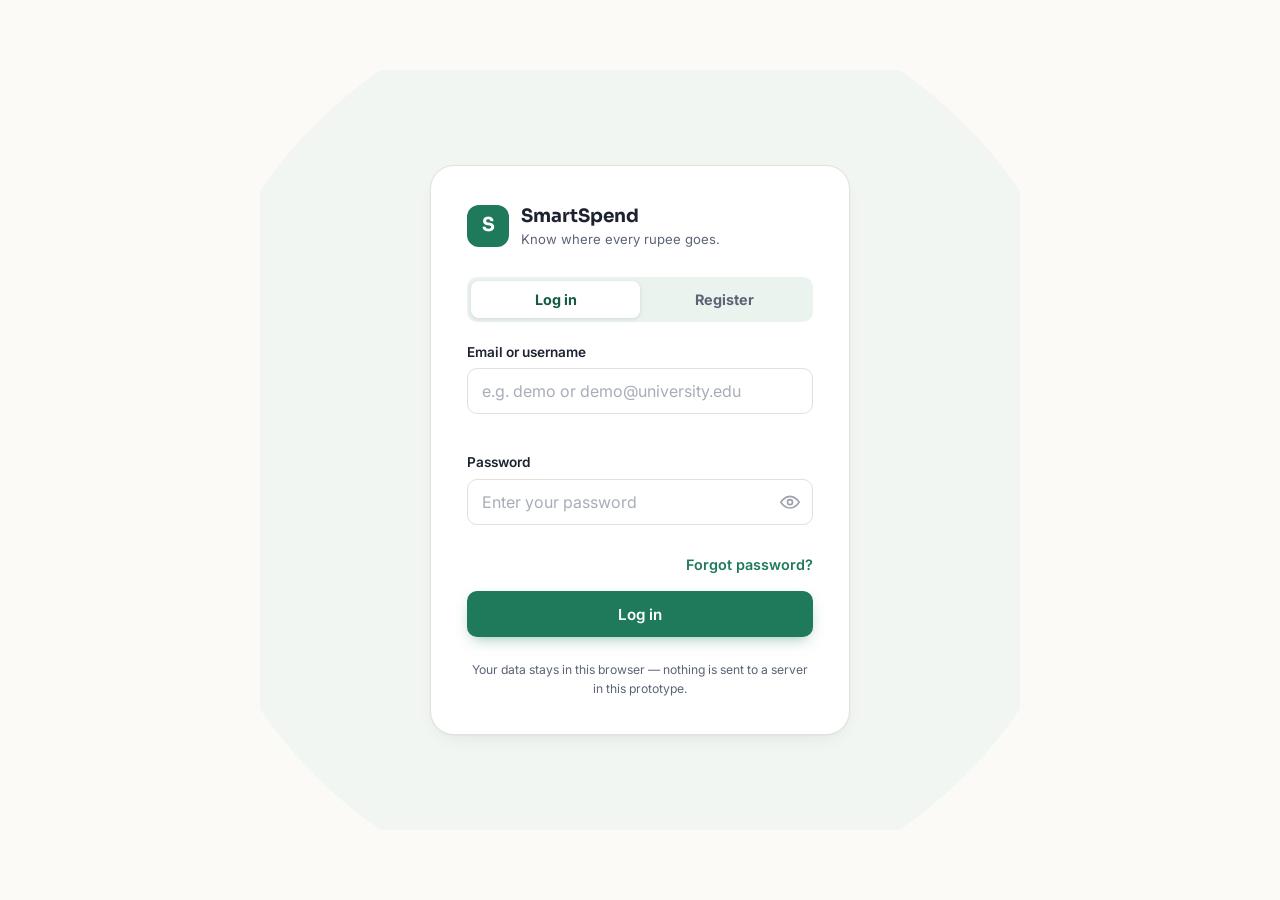
==== frontend/index.html @ c3acf1b3 "Add backend code and updated frontend with budget/delete-account fixes" ====
<!DOCTYPE html>
<html lang="en">
<head>
  <meta charset="UTF-8" />
  <meta name="viewport" content="width=device-width, initial-scale=1.0" />
  <title>SmartSpend — Student Expense Manager</title>
  <meta name="description" content="SmartSpend helps students track expenses, set budgets, and understand spending habits." />

  <!-- Fonts: Sora for display/headings, Inter for body & UI -->
  <link rel="preconnect" href="https://fonts.googleapis.com" />
  <link href="https://fonts.googleapis.com/css2?family=Sora:wght@500;600;700;800&family=Inter:wght@400;500;600;700&display=swap" rel="stylesheet" />

  <!-- Chart.js via CDN for the Analytics page -->
<script src="chart.js"></script>

  <link rel="stylesheet" href="style.css" />
</head>
<body>

  <!-- ============================================================
       VIEW 1 — AUTHENTICATION (Login / Register)
       ============================================================ -->
  <main id="view-auth" class="view view-auth" aria-label="Authentication">
    <div class="auth-backdrop" aria-hidden="true">
      <svg class="auth-ring" viewBox="0 0 200 200" aria-hidden="true">
        <circle cx="100" cy="100" r="86" />
      </svg>
    </div>

    <section class="auth-card" role="region" aria-labelledby="auth-heading">
      <div class="auth-brand">
        <span class="brand-mark" aria-hidden="true">S</span>
        <div>
          <p id="auth-heading" class="brand-name">SmartSpend</p>
          <p class="brand-tag">Know where every rupee goes.</p>
        </div>
      </div>

      <!-- Toggle between Login and Register -->
      <div class="auth-toggle" role="tablist" aria-label="Choose login or register">
        <button type="button" class="auth-toggle-btn is-active" id="tab-login" role="tab" aria-selected="true" aria-controls="form-login">Log in</button>
        <button type="button" class="auth-toggle-btn" id="tab-register" role="tab" aria-selected="false" aria-controls="form-register">Register</button>
        <span class="auth-toggle-pill" id="auth-toggle-pill" aria-hidden="true"></span>
      </div>

      <!-- Inline status message area (errors / success) -->
      <p class="auth-message" id="auth-message" role="alert" aria-live="polite"></p>

      <!-- LOGIN FORM -->
      <form id="form-login" class="auth-form" novalidate>
        <div class="field">
          <label for="login-username">Email or username</label>
          <input
            type="text"
            id="login-username"
            name="username"
            autocomplete="username"
            placeholder="e.g. demo or demo@university.edu"
            required
            minlength="3"
          />
          <p class="field-hint" data-hint-for="login-username"></p>
        </div>

        <div class="field">
          <label for="login-password">Password</label>
          <div class="password-wrap">
            <input
              type="password"
              id="login-password"
              name="password"
              autocomplete="current-password"
              placeholder="Enter your password"
              required
              minlength="6"
            />
            <button type="button" class="pw-toggle" data-target="login-password" aria-label="Show password">
              <svg class="icon-eye" viewBox="0 0 24 24" aria-hidden="true"><path d="M1 12s4-7 11-7 11 7 11 7-4 7-11 7-11-7-11-7z"/><circle cx="12" cy="12" r="3"/></svg>
              <svg class="icon-eye-off is-hidden" viewBox="0 0 24 24" aria-hidden="true"><path d="M17.94 17.94A10.94 10.94 0 0 1 12 20c-7 0-11-8-11-8a20.3 20.3 0 0 1 5.06-6.06M9.9 4.24A10.9 10.9 0 0 1 12 4c7 0 11 8 11 8a20.4 20.4 0 0 1-3.29 4.34M14.12 14.12a3 3 0 1 1-4.24-4.24"/><line x1="1" y1="1" x2="23" y2="23"/></svg>
            </button>
          </div>
          <p class="field-hint" data-hint-for="login-password"></p>
        </div>

        <button type="button" class="link-btn forgot-link" id="open-forgot">Forgot password?</button>

        <button type="submit" class="btn btn-primary btn-block">Log in</button>
      </form>

      <!-- REGISTER FORM -->
      <form id="form-register" class="auth-form is-hidden" novalidate>
        <div class="field">
          <label for="reg-username">Username</label>
          <input
            type="text"
            id="reg-username"
            name="username"
            autocomplete="username"
            placeholder="Pick a username"
            required
            minlength="3"
            maxlength="24"
            pattern="^[A-Za-z0-9_]+$"
          />
          <p class="field-hint" data-hint-for="reg-username">3–24 characters: letters, numbers, underscore only.</p>
        </div>

        <div class="field">
          <label for="reg-email">Email</label>
          <input
            type="email"
            id="reg-email"
            name="email"
            autocomplete="email"
            placeholder="you@university.edu"
            required
          />
          <p class="field-hint" data-hint-for="reg-email"></p>
        </div>

        <div class="field">
          <label for="reg-password">Password</label>
          <div class="password-wrap">
            <input
              type="password"
              id="reg-password"
              name="password"
              autocomplete="new-password"
              placeholder="At least 6 characters"
              required
              minlength="6"
            />
            <button type="button" class="pw-toggle" data-target="reg-password" aria-label="Show password">
              <svg class="icon-eye" viewBox="0 0 24 24" aria-hidden="true"><path d="M1 12s4-7 11-7 11 7 11 7-4 7-11 7-11-7-11-7z"/><circle cx="12" cy="12" r="3"/></svg>
              <svg class="icon-eye-off is-hidden" viewBox="0 0 24 24" aria-hidden="true"><path d="M17.94 17.94A10.94 10.94 0 0 1 12 20c-7 0-11-8-11-8a20.3 20.3 0 0 1 5.06-6.06M9.9 4.24A10.9 10.9 0 0 1 12 4c7 0 11 8 11 8a20.4 20.4 0 0 1-3.29 4.34M14.12 14.12a3 3 0 1 1-4.24-4.24"/><line x1="1" y1="1" x2="23" y2="23"/></svg>
            </button>
          </div>
          <p class="field-hint" data-hint-for="reg-password">Use 6 or more characters. Mix in a number for a stronger password.</p>
        </div>

        <div class="field">
          <label for="reg-password-confirm">Confirm password</label>
          <input
            type="password"
            id="reg-password-confirm"
            name="passwordConfirm"
            autocomplete="new-password"
            placeholder="Re-enter your password"
            required
            minlength="6"
          />
          <p class="field-hint" data-hint-for="reg-password-confirm"></p>
        </div>

        <button type="submit" class="btn btn-primary btn-block">Create account</button>
      </form>

      <p class="auth-footnote">Your data stays in this browser — nothing is sent to a server in this prototype.</p>
    </section>

    <!-- FORGOT PASSWORD MODAL -->
    <div class="modal-overlay is-hidden" id="modal-forgot" role="dialog" aria-modal="true" aria-labelledby="forgot-title">
      <div class="modal-card modal-card-small">
        <button class="modal-close" type="button" data-close-modal="modal-forgot" aria-label="Close">✕</button>
        <h2 id="forgot-title">Reset your password</h2>
        <p class="modal-sub">Enter the username you registered with. We'll check our records and let you set a new password.</p>

        <form id="form-forgot-find" class="modal-form">
          <div class="field">
            <label for="forgot-username">Username</label>
            <input type="text" id="forgot-username" name="username" required minlength="3" placeholder="Your username" />
          </div>
          <p class="auth-message" id="forgot-message" role="alert" aria-live="polite"></p>
          <button type="submit" class="btn btn-primary btn-block">Find account</button>
        </form>

        <form id="form-forgot-reset" class="modal-form is-hidden">
          <p class="modal-sub" id="forgot-found-msg"></p>
          <div class="field">
            <label for="forgot-new-password">New password</label>
            <input type="password" id="forgot-new-password" name="newPassword" required minlength="6" placeholder="At least 6 characters" />
          </div>
          <div class="field">
            <label for="forgot-new-password-confirm">Confirm new password</label>
            <input type="password" id="forgot-new-password-confirm" name="newPasswordConfirm" required minlength="6" placeholder="Re-enter new password" />
          </div>
          <button type="submit" class="btn btn-primary btn-block">Set new password</button>
        </form>
      </div>
    </div>
  </main>


  <!-- ============================================================
       APP SHELL — shown once authenticated. Wraps Dashboard,
       Analytics and Settings, plus shared navigation.
       ============================================================ -->
  <div id="app-shell" class="app-shell is-hidden">

    <!-- Sidebar (desktop) / Bottom tab bar (mobile) -->
    <nav class="app-nav" aria-label="Primary">
      <div class="nav-brand">
        <span class="brand-mark" aria-hidden="true">S</span>
        <span class="nav-brand-name">SmartSpend</span>
      </div>

      <button type="button" class="nav-item is-active" data-route="dashboard">
        <span class="nav-icon" aria-hidden="true">🏠</span><span>Dashboard</span>
      </button>
      <button type="button" class="nav-item" data-route="analytics">
        <span class="nav-icon" aria-hidden="true">📊</span><span>Analytics</span>
      </button>
      <button type="button" class="nav-item" data-route="settings">
        <span class="nav-icon" aria-hidden="true">⚙️</span><span>Settings</span>
      </button>

      <div class="nav-user">
        <span class="nav-user-avatar" id="nav-user-avatar" aria-hidden="true">A</span>
        <span class="nav-user-name" id="nav-user-name">Student</span>
      </div>
    </nav>

    <!-- ============================================================
         VIEW 2 — DASHBOARD (Home)
         ============================================================ -->
    <section id="view-dashboard" class="view route-view" data-route-view="dashboard">

      <header class="page-header">
        <div>
          <p class="page-eyebrow" id="dashboard-date">—</p>
          <h1>Hi, <span id="dashboard-greeting-name">Student</span>.</h1>
        </div>
        <button type="button" class="btn btn-ghost" id="dashboard-logout">Log out</button>
      </header>

      <!-- Budget overspend banner — hidden unless spending > budget -->
      <div class="alert-banner is-hidden" id="overspend-banner" role="alert">
        <span aria-hidden="true">⚠</span>
        <span>You've gone over your monthly budget. Spending has exceeded the limit you set.</span>
      </div>

      <!-- Hero: balance + signature budget ring -->
      <section class="hero-card">
        <div class="hero-balance">
          <p class="hero-label">Total balance</p>
          <p class="hero-amount"><span class="currency">Rs.</span><span id="hero-balance-amount">0</span></p>
          <div class="hero-stats">
            <div>
              <p class="hero-stat-label">Money in</p>
              <p class="hero-stat-value money-in" id="hero-total-income">Rs. 0</p>
            </div>
            <div>
              <p class="hero-stat-label">Spent</p>
              <p class="hero-stat-value money-out" id="hero-total-expense">Rs. 0</p>
            </div>
            <div>
              <p class="hero-stat-label">Monthly budget</p>
              <p class="hero-stat-value" id="hero-budget-amount">Not set</p>
            </div>
          </div>
        </div>

        <!-- Signature element: circular budget gauge -->
        <div class="budget-ring-wrap">
          <svg class="budget-ring" viewBox="0 0 120 120" role="img" aria-labelledby="ring-desc">
            <title id="ring-desc">Budget usage</title>
            <circle class="ring-track" cx="60" cy="60" r="50" />
            <circle class="ring-progress" id="ring-progress" cx="60" cy="60" r="50" />
          </svg>
          <div class="budget-ring-label">
            <span id="ring-percent">0%</span>
            <small>of budget used</small>
          </div>
        </div>
      </section>

      <!-- Quick actions -->
      <section class="quick-actions" aria-label="Quick actions">
        <button type="button" class="quick-action" id="open-money-in">
          <span class="quick-action-icon qa-in" aria-hidden="true">＋</span>
          <span>Money In</span>
        </button>
        <button type="button" class="quick-action" id="open-set-budget">
          <span class="quick-action-icon qa-budget" aria-hidden="true">◎</span>
          <span>Set Budget</span>
        </button>
        <button type="button" class="quick-action" id="open-add-expense">
          <span class="quick-action-icon qa-out" aria-hidden="true">－</span>
          <span>Add Expense</span>
        </button>
      </section>

      <!-- Recent transactions -->
      <section class="card transactions-card">
        <div class="card-head">
          <h2>Recent transactions</h2>
        </div>
        <ul class="transaction-list" id="transaction-list">
          <!-- Populated by JS. Empty-state shown when no transactions exist. -->
        </ul>
        <p class="empty-state is-hidden" id="transactions-empty">No transactions yet. Add your first expense or income above.</p>
        <button type="button" class="link-btn show-all-link" id="show-all-transactions">Show all transactions</button>
      </section>
    </section>


    <!-- ============================================================
         VIEW 3 — ANALYTICS (Reports)
         ============================================================ -->
    <section id="view-analytics" class="view route-view is-hidden" data-route-view="analytics">
      <header class="page-header">
        <div>
          <p class="page-eyebrow">Reports</p>
          <h1>Analytics</h1>
        </div>
      </header>

      <div class="charts-grid">
        <section class="card chart-card">
          <h2>Spending by category</h2>
          <p class="card-sub">Where this month's expenses went.</p>
          <div class="chart-canvas-wrap"><canvas id="chart-category"></canvas></div>
        </section>

        <section class="card chart-card">
          <h2>Daily spending</h2>
          <p class="card-sub">Last 7 days, in Rs.</p>
          <div class="chart-canvas-wrap"><canvas id="chart-daily"></canvas></div>
        </section>

        <section class="card chart-card chart-card-wide">
          <h2>Monthly expense trend</h2>
          <p class="card-sub">Total spend by month.</p>
          <div class="chart-canvas-wrap"><canvas id="chart-trend"></canvas></div>
        </section>
      </div>
    </section>


    <!-- ============================================================
         VIEW 4 — SETTINGS
         ============================================================ -->
    <section id="view-settings" class="view route-view is-hidden" data-route-view="settings">
      <header class="page-header">
        <div>
          <p class="page-eyebrow">Account</p>
          <h1>Settings</h1>
        </div>
      </header>

      <section class="card settings-card">
        <div class="card-head">
          <h2>Profile</h2>
        </div>
        <div class="settings-row">
          <span class="nav-user-avatar settings-avatar" id="settings-avatar" aria-hidden="true">A</span>
          <div>
            <p class="settings-name" id="settings-username">Student</p>
            <p class="settings-email" id="settings-email">—</p>
          </div>
        </div>
      </section>

      <section class="card settings-card">
        <div class="card-head">
          <h2>Currency &amp; data</h2>
        </div>
        <div class="settings-row settings-row-between">
          <div>
            <p class="settings-name">Display currency</p>
            <p class="card-sub">Amounts are shown in Nepalese Rupees.</p>
          </div>
          <span class="badge">Rs. NPR</span>
        </div>
      </section>

      <section class="card settings-card settings-danger-zone">
        <div class="card-head">
          <h2>Session</h2>
        </div>
        <p class="card-sub">End your current session on this device.</p>
        <button type="button" class="btn btn-secondary" id="settings-logout">Log out</button>
      </section>

      <section class="card settings-card settings-danger-zone">
        <div class="card-head">
          <h2>Danger zone</h2>
        </div>
        <p class="card-sub">Permanently delete your account and all stored expense data. This cannot be undone.</p>
        <button type="button" class="btn btn-danger" id="settings-delete-account">Delete account</button>
      </section>
    </section>
  </div>


  <!-- ============================================================
       SHARED MODALS — Money In / Set Budget / Add Expense /
       Full transaction history. Reused across the Dashboard.
       ============================================================ -->

  <!-- MONEY IN MODAL -->
  <div class="modal-overlay is-hidden" id="modal-money-in" role="dialog" aria-modal="true" aria-labelledby="money-in-title">
    <div class="modal-card">
      <button class="modal-close" type="button" data-close-modal="modal-money-in" aria-label="Close">✕</button>
      <h2 id="money-in-title">Money in</h2>
      <p class="modal-sub">Record income — salary, freelance work, or money from family.</p>

      <form id="form-money-in" class="modal-form" novalidate>
        <div class="field">
          <label for="mi-amount">Amount (Rs.)</label>
           <input type="number" id="mi-amount" name="amount" min="0" step="0.1" required placeholder="e.g. 350" />
        </div>

        <div class="field">
          <label for="mi-category">Category</label>
          <select id="mi-category" name="category" required>
            <option value="" disabled selected>Select a source</option>
            <option value="Salary">Salary</option>
            <option value="Investment">Investment Returns</option>
            <option value="Freelance">Freelance</option>
            <option value="Given by parents">Pocket Money</option>
            <option value="Other">Other</option>
          </select>
        </div>

        <div class="field is-hidden" id="mi-other-field">
          <label for="mi-other-text">Describe source</label>
          <input type="text" id="mi-other-text" name="otherText" placeholder="e.g. Scholarship refund" maxlength="40" />
        </div>

        <div class="field">
          <label for="mi-date">Date</label>
          <input type="date" id="mi-date" name="date" required />
        </div>

        <button type="submit" class="btn btn-primary btn-block">Add income</button>
      </form>
    </div>
  </div>

  <!-- SET BUDGET MODAL -->
  <div class="modal-overlay is-hidden" id="modal-set-budget" role="dialog" aria-modal="true" aria-labelledby="budget-title">
    <div class="modal-card modal-card-small">
      <button class="modal-close" type="button" data-close-modal="modal-set-budget" aria-label="Close">✕</button>
      <h2 id="budget-title">Set monthly budget</h2>
      <p class="modal-sub">We'll track your spending against this limit and warn you if you go over.</p>

      <form id="form-set-budget" class="modal-form" novalidate>
        <div class="field">
          <label for="budget-amount">Monthly limit (Rs.)</label>
          <input type="number" id="budget-amount" name="budgetAmount" min="0" step="0.1" required placeholder="e.g. 15000" />
        </div>
        <button type="submit" class="btn btn-primary btn-block">Save budget</button>
      </form>
    </div>
  </div>

  <!-- ADD EXPENSE MODAL -->
  <div class="modal-overlay is-hidden" id="modal-add-expense" role="dialog" aria-modal="true" aria-labelledby="expense-title">
    <div class="modal-card">
      <button class="modal-close" type="button" data-close-modal="modal-add-expense" aria-label="Close">✕</button>
      <h2 id="expense-title">Add expense</h2>
      <p class="modal-sub">Log a purchase so it counts toward your budget.</p>

      <form id="form-add-expense" class="modal-form" novalidate>
        <div class="field">
          <label for="exp-amount">Amount (Rs.)</label>
          <input type="number" id="exp-amount" name="amount" min="0" step="0.1" required placeholder="e.g. 350" />
        </div>

        <div class="field">
          <label for="exp-category">Category</label>
          <select id="exp-category" name="category" required>
            <option value="" disabled selected>Select a category</option>
            <option value="Education">Education</option>
            <option value="Rent">Rent</option>
            <option value="Transportation">Transportation</option>
            <option value="Groceries">Groceries</option>
            <option value="Health">Health</option>
            <option value="Food">Food</option>
            <option value="Shopping">Shopping</option>
          </select>
        </div>

        <div class="field">
          <label for="exp-subcategory">Sub-category <span style="font-weight: normal; font-size: 0.8em; color: gray;">(Optional)</span></label>
          <select id="exp-subcategory" name="subcategory">
            <option value="" selected>None</option>
          </select>
        </div>

        <div class="field">
          <label for="exp-date">Date</label>
          <input type="date" id="exp-date" name="date" required />
        </div>

        <button type="submit" class="btn btn-primary btn-block">Add expense</button>
      </form>
    </div>
  </div>

  <!-- FULL TRANSACTION HISTORY MODAL -->
  <div class="modal-overlay is-hidden" id="modal-all-transactions" role="dialog" aria-modal="true" aria-labelledby="all-tx-title">
    <div class="modal-card modal-card-wide">
      <button class="modal-close" type="button" data-close-modal="modal-all-transactions" aria-label="Close">✕</button>
      <h2 id="all-tx-title">All transactions</h2>
      <ul class="transaction-list transaction-list-scroll" id="all-transaction-list"></ul>
      <p class="empty-state is-hidden" id="all-transactions-empty">No transactions yet.</p>
    </div>
  </div>

  <!-- TOAST for lightweight confirmations -->
  <div class="toast is-hidden" id="toast" role="status" aria-live="polite"></div>

  <script src="app.js"></script>
</body>
</html>
---- frontend/style.css ----
/* ==========================================================================
   SmartSpend — Stylesheet
   Design system: deep slate ink + paper white + muted teal-green primary,
   with amber for caution and strict red reserved only for budget overspend.
   ========================================================================== */

:root {
  /* ---- Color tokens ---- */
  --ink: #1c2230;            /* primary text */
  --ink-soft: #5b6475;       /* secondary text */
  --paper: #fbfaf7;          /* app background */
  --surface: #ffffff;        /* card surface */
  --surface-sage: #eaf3ee;   /* tinted surface for hero/highlights */
  --line: #e4e1d8;           /* hairline borders */

  --primary: #1f7a5c;        /* teal-green — brand / primary actions */
  --primary-dark: #155b44;
  --primary-tint: #dcf0e6;

  --amber: #e8a23d;          /* caution accent — approaching budget */
  --amber-tint: #fbeed9;

  --red: #d64545;            /* strict red — overspend warnings ONLY */
  --red-dark: #b23232;
  --red-tint: #fbe3e3;

  --blue: #3f6fb0;           /* used sparingly for income / "money in" */
  --blue-tint: #e3ebf6;

  /* ---- Type ---- */
  --font-display: 'Sora', 'Inter', system-ui, sans-serif;
  --font-body: 'Inter', system-ui, sans-serif;

  /* ---- Shape & motion ---- */
  --radius-sm: 10px;
  --radius-md: 16px;
  --radius-lg: 24px;
  --shadow-card: 0 1px 2px rgba(28, 34, 48, 0.04), 0 8px 24px -12px rgba(28, 34, 48, 0.12);
  --shadow-modal: 0 24px 64px -16px rgba(28, 34, 48, 0.35);
  --ease: cubic-bezier(0.4, 0, 0.2, 1);
}

/* ---- Reset & base ---- */
* {
  box-sizing: border-box;
}

html, body {
  margin: 0;
  padding: 0;
}

body {
  font-family: var(--font-body);
  color: var(--ink);
  background: var(--paper);
  -webkit-font-smoothing: antialiased;
  line-height: 1.5;
  min-height: 100vh;
}

h1, h2, h3 {
  font-family: var(--font-display);
  color: var(--ink);
  margin: 0;
  letter-spacing: -0.01em;
}

p { margin: 0; }

button {
  font-family: inherit;
  cursor: pointer;
}

input, select, button {
  font-family: inherit;
  font-size: 1rem;
}

a { color: var(--primary); }

/* Visible keyboard focus everywhere — accessibility floor */
:focus-visible {
  outline: 2px solid var(--primary);
  outline-offset: 2px;
  border-radius: 4px;
}

/* Respect reduced-motion preference */
@media (prefers-reduced-motion: reduce) {
  *, *::before, *::after {
    animation-duration: 0.001ms !important;
    transition-duration: 0.001ms !important;
  }
}

.is-hidden { display: none !important; }

/* ==========================================================================
   Buttons
   ========================================================================== */
.btn {
  display: inline-flex;
  align-items: center;
  justify-content: center;
  gap: 0.5rem;
  padding: 0.8rem 1.4rem;
  border-radius: var(--radius-sm);
  border: 1px solid transparent;
  font-weight: 600;
  font-size: 0.95rem;
  transition: transform 0.12s var(--ease), box-shadow 0.12s var(--ease), background 0.12s var(--ease), border-color 0.12s var(--ease);
  white-space: nowrap;
}

.btn:active {
  transform: translateY(1px) scale(0.99);
}

.btn-primary {
  background: var(--primary);
  color: #fff;
  box-shadow: 0 6px 16px -6px rgba(31, 122, 92, 0.55);
}
.btn-primary:hover {
  background: var(--primary-dark);
  box-shadow: 0 8px 20px -6px rgba(31, 122, 92, 0.6);
}

.btn-secondary {
  background: var(--surface);
  color: var(--ink);
  border-color: var(--line);
}
.btn-secondary:hover {
  border-color: var(--primary);
  color: var(--primary);
}

.btn-ghost {
  background: transparent;
  color: var(--ink-soft);
  border-color: transparent;
}
.btn-ghost:hover {
  background: var(--surface-sage);
  color: var(--ink);
}

.btn-danger {
  background: var(--red-tint);
  color: var(--red-dark);
  border-color: rgba(214, 69, 69, 0.25);
}
.btn-danger:hover {
  background: var(--red);
  color: #fff;
}

.btn-block { width: 100%; }

.link-btn {
  background: none;
  border: none;
  color: var(--primary);
  font-weight: 600;
  font-size: 0.9rem;
  padding: 0;
  text-decoration: none;
}
.link-btn:hover { text-decoration: underline; }

.badge {
  display: inline-flex;
  align-items: center;
  padding: 0.3rem 0.7rem;
  border-radius: 999px;
  background: var(--primary-tint);
  color: var(--primary-dark);
  font-weight: 700;
  font-size: 0.78rem;
  letter-spacing: 0.02em;
}
.badge-muted {
  background: var(--line);
  color: var(--ink-soft);
}

/* ==========================================================================
   Form fields (shared by auth + modals)
   ========================================================================== */
.field {
  display: flex;
  flex-direction: column;
  gap: 0.4rem;
  margin-bottom: 1.1rem;
}

.field label {
  font-size: 0.85rem;
  font-weight: 600;
  color: var(--ink);
}

.field input,
.field select {
  padding: 0.75rem 0.9rem;
  border: 1.5px solid var(--line);
  border-radius: var(--radius-sm);
  background: var(--surface);
  color: var(--ink);
  transition: border-color 0.15s var(--ease), box-shadow 0.15s var(--ease);
}

.field input::placeholder { color: #a7adb9; }

.field input:focus,
.field select:focus {
  border-color: var(--primary);
  box-shadow: 0 0 0 3px var(--primary-tint);
  outline: none;
}

/* Native validity states — only after interaction, via JS-applied class */
.field.is-invalid input,
.field.is-invalid select {
  border-color: var(--red);
  box-shadow: 0 0 0 3px var(--red-tint);
}

.field-hint {
  font-size: 0.78rem;
  color: var(--ink-soft);
  min-height: 1.1em;
}
.field.is-invalid .field-hint {
  color: var(--red-dark);
  font-weight: 600;
}

.password-wrap {
  position: relative;
  display: flex;
}
.password-wrap input { flex: 1; padding-right: 2.6rem; }
.pw-toggle {
  position: absolute;
  right: 0.5rem;
  top: 50%;
  transform: translateY(-50%);
  display: inline-flex;
  align-items: center;
  justify-content: center;
  background: none;
  border: none;
  opacity: 0.6;
  padding: 0.3rem;
  border-radius: 6px;
}
.pw-toggle:hover { opacity: 1; background: var(--surface-sage); }
.pw-toggle .icon-eye,
.pw-toggle .icon-eye-off {
  width: 20px;
  height: 20px;
  fill: none;
  stroke: var(--ink-soft);
  stroke-width: 2;
  stroke-linecap: round;
  stroke-linejoin: round;
}

/* ==========================================================================
   VIEW 1 — Auth page
   ========================================================================== */
.view-auth {
  min-height: 100vh;
  display: flex;
  align-items: center;
  justify-content: center;
  padding: 2rem 1.25rem;
  position: relative;
  overflow: hidden;
  background: var(--paper);
}

.auth-backdrop {
  position: absolute;
  inset: 0;
  pointer-events: none;
  display: flex;
  align-items: center;
  justify-content: center;
}
.auth-ring {
  width: 760px;
  height: 760px;
  opacity: 0.5;
}
.auth-ring circle {
  fill: none;
  stroke: var(--surface-sage);
  stroke-width: 70;
}

.auth-card {
  position: relative;
  z-index: 1;
  width: 100%;
  max-width: 420px;
  background: var(--surface);
  border: 1px solid var(--line);
  border-radius: var(--radius-lg);
  padding: 2.25rem;
  box-shadow: var(--shadow-card);
}

.auth-brand {
  display: flex;
  align-items: center;
  gap: 0.75rem;
  margin-bottom: 1.75rem;
}

.brand-mark {
  display: inline-flex;
  align-items: center;
  justify-content: center;
  width: 42px;
  height: 42px;
  border-radius: 12px;
  background: var(--primary);
  color: #fff;
  font-family: var(--font-display);
  font-weight: 700;
  font-size: 1.2rem;
  flex-shrink: 0;
}

.brand-name {
  font-family: var(--font-display);
  font-weight: 700;
  font-size: 1.15rem;
  color: var(--ink);
}
.brand-tag {
  font-size: 0.82rem;
  color: var(--ink-soft);
}

.auth-toggle {
  position: relative;
  display: grid;
  grid-template-columns: 1fr 1fr;
  background: var(--surface-sage);
  border-radius: var(--radius-sm);
  padding: 4px;
  margin-bottom: 1.25rem;
}
.auth-toggle-btn {
  position: relative;
  z-index: 1;
  background: none;
  border: none;
  padding: 0.6rem 0;
  font-weight: 700;
  font-size: 0.9rem;
  color: var(--ink-soft);
  border-radius: 8px;
  transition: color 0.15s var(--ease);
}
.auth-toggle-btn.is-active { color: var(--primary-dark); }
.auth-toggle-pill {
  position: absolute;
  top: 4px;
  left: 4px;
  width: calc(50% - 4px);
  height: calc(100% - 8px);
  background: var(--surface);
  border-radius: 8px;
  box-shadow: 0 1px 4px rgba(28, 34, 48, 0.12);
  transition: transform 0.22s var(--ease);
}
.auth-toggle-pill.is-register { transform: translateX(100%); }

.auth-message {
  font-size: 0.85rem;
  font-weight: 600;
  min-height: 0;
  margin-bottom: 0;
  color: var(--red-dark);
}
.auth-message:not(:empty) {
  margin-bottom: 1rem;
  padding: 0.6rem 0.8rem;
  background: var(--red-tint);
  border-radius: var(--radius-sm);
}
.auth-message.is-success {
  color: var(--primary-dark);
  background: var(--primary-tint);
}

.auth-footnote {
  margin-top: 1.5rem;
  font-size: 0.76rem;
  color: var(--ink-soft);
  text-align: center;
}

.forgot-link {
  display: block;
  margin: -0.4rem 0 1.1rem auto;
}

/* ==========================================================================
   App shell (Dashboard / Analytics / Settings)
   ========================================================================== */
.app-shell {
  display: grid;
  grid-template-columns: 240px 1fr;
  min-height: 100vh;
}

.app-nav {
  background: var(--surface);
  border-right: 1px solid var(--line);
  padding: 1.5rem 1rem;
  display: flex;
  flex-direction: column;
  gap: 0.3rem;
  position: sticky;
  top: 0;
  height: 100vh;
}

.nav-brand {
  display: flex;
  align-items: center;
  gap: 0.6rem;
  padding: 0.4rem 0.6rem 1.5rem;
}
.nav-brand-name {
  font-family: var(--font-display);
  font-weight: 700;
  font-size: 1.05rem;
}

.nav-item {
  display: flex;
  align-items: center;
  gap: 0.75rem;
  background: none;
  border: none;
  padding: 0.7rem 0.8rem;
  border-radius: var(--radius-sm);
  font-weight: 600;
  color: var(--ink-soft);
  text-align: left;
  font-size: 0.92rem;
  transition: background 0.12s var(--ease), color 0.12s var(--ease);
}
.nav-item:hover { background: var(--surface-sage); color: var(--ink); }
.nav-item.is-active {
  background: var(--primary-tint);
  color: var(--primary-dark);
}
.nav-icon { font-size: 1.05rem; }

.nav-user {
  margin-top: auto;
  display: flex;
  align-items: center;
  gap: 0.6rem;
  padding: 0.6rem;
  border-top: 1px solid var(--line);
  padding-top: 1rem;
}
.nav-user-avatar {
  width: 34px;
  height: 34px;
  border-radius: 50%;
  background: var(--primary);
  color: #fff;
  display: flex;
  align-items: center;
  justify-content: center;
  font-weight: 700;
  font-size: 0.9rem;
  flex-shrink: 0;
}
.nav-user-name {
  font-weight: 600;
  font-size: 0.88rem;
  overflow: hidden;
  text-overflow: ellipsis;
  white-space: nowrap;
}

/* Route views */
.route-view {
  padding: 2rem 2.5rem 4rem;
  max-width: 980px;
  width: 100%;
}

.page-header {
  display: flex;
  align-items: flex-end;
  justify-content: space-between;
  gap: 1rem;
  margin-bottom: 1.75rem;
  flex-wrap: wrap;
}
.page-eyebrow {
  font-size: 0.78rem;
  font-weight: 700;
  text-transform: uppercase;
  letter-spacing: 0.06em;
  color: var(--primary);
  margin-bottom: 0.25rem;
}
.page-header h1 {
  font-size: 1.7rem;
  font-weight: 700;
}

/* ---- Overspend banner ---- */
.alert-banner {
  display: flex;
  align-items: center;
  gap: 0.65rem;
  background: var(--red-tint);
  border: 1px solid rgba(214, 69, 69, 0.3);
  color: var(--red-dark);
  font-weight: 600;
  font-size: 0.88rem;
  padding: 0.85rem 1.1rem;
  border-radius: var(--radius-sm);
  margin-bottom: 1.5rem;
}
.alert-banner span:first-child { font-size: 1.1rem; }

/* ---- Hero ---- */
.hero-card {
  background: linear-gradient(135deg, var(--surface-sage), var(--surface) 65%);
  border: 1px solid var(--line);
  border-radius: var(--radius-lg);
  padding: 2rem;
  display: flex;
  align-items: center;
  justify-content: space-between;
  gap: 2rem;
  margin-bottom: 1.5rem;
  flex-wrap: wrap;
}

.hero-label {
  font-size: 0.85rem;
  color: var(--ink-soft);
  font-weight: 600;
  margin-bottom: 0.35rem;
}
.hero-amount {
  font-family: var(--font-display);
  font-weight: 800;
  font-size: 2.6rem;
  color: var(--ink);
  font-variant-numeric: tabular-nums;
  line-height: 1.1;
}
.hero-amount .currency {
  font-size: 1.2rem;
  font-weight: 700;
  color: var(--ink-soft);
  margin-right: 0.35rem;
  vertical-align: middle;
}

.hero-stats {
  display: flex;
  gap: 1.75rem;
  margin-top: 1.25rem;
  flex-wrap: wrap;
}
.hero-stat-label {
  font-size: 0.76rem;
  color: var(--ink-soft);
  font-weight: 600;
  margin-bottom: 0.2rem;
}
.hero-stat-value {
  font-weight: 700;
  font-size: 1.05rem;
  font-variant-numeric: tabular-nums;
}
.hero-stat-value.money-in { color: var(--primary-dark); }
.hero-stat-value.money-out { color: var(--red-dark); }

/* ---- Signature: circular budget ring ---- */
.budget-ring-wrap {
  position: relative;
  width: 140px;
  height: 140px;
  flex-shrink: 0;
}
.budget-ring {
  width: 100%;
  height: 100%;
  transform: rotate(-90deg);
}
.ring-track {
  fill: none;
  stroke: var(--surface);
  stroke-width: 12;
}
.ring-progress {
  fill: none;
  stroke: var(--primary);
  stroke-width: 12;
  stroke-linecap: round;
  stroke-dasharray: 314.159; /* 2 * PI * 50 */
  stroke-dashoffset: 314.159;
  transition: stroke-dashoffset 0.5s var(--ease), stroke 0.3s var(--ease);
}
.ring-progress.is-caution { stroke: var(--amber); }
.ring-progress.is-over { stroke: var(--red); }

.budget-ring-label {
  position: absolute;
  inset: 0;
  display: flex;
  flex-direction: column;
  align-items: center;
  justify-content: center;
  text-align: center;
}
.budget-ring-label span {
  font-family: var(--font-display);
  font-weight: 800;
  font-size: 1.4rem;
  color: var(--ink);
}
.budget-ring-label small {
  font-size: 0.65rem;
  color: var(--ink-soft);
  font-weight: 600;
  max-width: 70px;
  line-height: 1.2;
}

/* ---- Quick actions ---- */
.quick-actions {
  display: grid;
  grid-template-columns: repeat(3, 1fr);
  gap: 1rem;
  margin-bottom: 1.5rem;
}
.quick-action {
  display: flex;
  flex-direction: column;
  align-items: center;
  gap: 0.6rem;
  background: var(--surface);
  border: 1px solid var(--line);
  border-radius: var(--radius-md);
  padding: 1.25rem 1rem;
  font-weight: 700;
  font-size: 0.9rem;
  color: var(--ink);
  transition: transform 0.15s var(--ease), box-shadow 0.15s var(--ease), border-color 0.15s var(--ease);
}
.quick-action:hover {
  transform: translateY(-3px);
  box-shadow: var(--shadow-card);
  border-color: var(--primary);
}
.quick-action-icon {
  width: 46px;
  height: 46px;
  border-radius: 50%;
  display: flex;
  align-items: center;
  justify-content: center;
  font-size: 1.4rem;
  font-weight: 700;
}
.qa-in { background: var(--blue-tint); color: var(--blue); }
.qa-budget { background: var(--amber-tint); color: var(--amber); }
.qa-out { background: var(--red-tint); color: var(--red-dark); }

/* ---- Cards (general) ---- */
.card {
  background: var(--surface);
  border: 1px solid var(--line);
  border-radius: var(--radius-lg);
  padding: 1.5rem;
}
.card-head {
  display: flex;
  align-items: center;
  justify-content: space-between;
  margin-bottom: 0.9rem;
}
.card-head h2 { font-size: 1.05rem; }
.card-sub {
  font-size: 0.84rem;
  color: var(--ink-soft);
  margin-bottom: 0.9rem;
}

/* ---- Transactions list ---- */
.transactions-card { margin-bottom: 1.5rem; }

.transaction-list {
  list-style: none;
  margin: 0;
  padding: 0;
  display: flex;
  flex-direction: column;
  gap: 0.5rem;
}
.transaction-row {
  display: flex;
  align-items: center;
  gap: 0.85rem;
  padding: 0.7rem 0.5rem;
  border-radius: var(--radius-sm);
  transition: background 0.12s var(--ease);
}
.transaction-row:hover { background: var(--paper); }

.tx-icon {
  width: 38px;
  height: 38px;
  border-radius: 10px;
  display: flex;
  align-items: center;
  justify-content: center;
  font-size: 1.05rem;
  flex-shrink: 0;
}
.tx-icon.is-income { background: var(--blue-tint); color: var(--blue); }
.tx-icon.is-expense { background: var(--surface-sage); color: var(--primary-dark); }

.tx-info { flex: 1; min-width: 0; }
.tx-title {
  font-weight: 600;
  font-size: 0.92rem;
  white-space: nowrap;
  overflow: hidden;
  text-overflow: ellipsis;
}
.tx-date {
  font-size: 0.78rem;
  color: var(--ink-soft);
}
.tx-amount {
  font-weight: 700;
  font-variant-numeric: tabular-nums;
  font-size: 0.92rem;
  white-space: nowrap;
}
.tx-amount.is-income { color: var(--primary-dark); }
.tx-amount.is-expense { color: var(--red-dark); }

.tx-delete {
  background: none;
  border: none;
  color: var(--ink-soft);
  font-size: 0.95rem;
  padding: 0.35rem;
  border-radius: 6px;
  flex-shrink: 0;
}
.tx-delete:hover { background: var(--red-tint); color: var(--red-dark); }

.empty-state {
  text-align: center;
  color: var(--ink-soft);
  font-size: 0.88rem;
  padding: 1.5rem 0;
}

.show-all-link {
  display: block;
  text-align: center;
  margin-top: 1rem;
}

.transaction-list-scroll {
  max-height: 60vh;
  overflow-y: auto;
}

/* ==========================================================================
   Analytics charts
   ========================================================================== */
.charts-grid {
  display: grid;
  grid-template-columns: 1fr 1fr;
  gap: 1.25rem;
}
.chart-card-wide { grid-column: 1 / -1; }
.chart-canvas-wrap {
  position: relative;
  height: 260px;
}
.chart-canvas-wrap canvas { width: 100% !important; height: 100% !important; }

/* ==========================================================================
   Settings page
   ========================================================================== */
.settings-card { margin-bottom: 1.25rem; }
.settings-row {
  display: flex;
  align-items: center;
  gap: 0.9rem;
  padding: 0.4rem 0;
}
.settings-row-between { justify-content: space-between; }
.settings-avatar { width: 52px; height: 52px; font-size: 1.2rem; }
.settings-name { font-weight: 700; font-size: 0.98rem; }
.settings-email { font-size: 0.85rem; color: var(--ink-soft); }
.settings-danger-zone .card-sub { margin-bottom: 1rem; }

/* ==========================================================================
   Modals
   ========================================================================== */
.modal-overlay {
  position: fixed;
  inset: 0;
  background: rgba(28, 34, 48, 0.45);
  backdrop-filter: blur(2px);
  display: flex;
  align-items: center;
  justify-content: center;
  padding: 1.25rem;
  z-index: 100;
  animation: fadeIn 0.15s var(--ease);
}
@keyframes fadeIn { from { opacity: 0; } to { opacity: 1; } }

.modal-card {
  position: relative;
  background: var(--surface);
  border-radius: var(--radius-lg);
  padding: 2rem;
  width: 100%;
  max-width: 440px;
  max-height: 90vh;
  overflow-y: auto;
  box-shadow: var(--shadow-modal);
  animation: modalPop 0.18s var(--ease);
}
@keyframes modalPop {
  from { opacity: 0; transform: translateY(8px) scale(0.98); }
  to { opacity: 1; transform: translateY(0) scale(1); }
}
.modal-card-small { max-width: 380px; }
.modal-card-wide { max-width: 560px; }

.modal-card h2 {
  font-size: 1.25rem;
  margin-bottom: 0.4rem;
}
.modal-sub {
  font-size: 0.86rem;
  color: var(--ink-soft);
  margin-bottom: 1.25rem;
}
.modal-close {
  position: absolute;
  top: 1.1rem;
  right: 1.1rem;
  background: var(--surface-sage);
  border: none;
  width: 32px;
  height: 32px;
  border-radius: 50%;
  font-size: 0.85rem;
  color: var(--ink-soft);
}
.modal-close:hover { background: var(--line); color: var(--ink); }
.modal-form .field:last-of-type { margin-bottom: 1.4rem; }

/* ==========================================================================
   Toast
   ========================================================================== */
.toast {
  position: fixed;
  bottom: 1.5rem;
  left: 50%;
  transform: translateX(-50%) translateY(8px);
  background: var(--ink);
  color: #fff;
  padding: 0.75rem 1.25rem;
  border-radius: 999px;
  font-size: 0.88rem;
  font-weight: 600;
  box-shadow: 0 12px 32px -8px rgba(0,0,0,0.35);
  z-index: 200;
  animation: toastIn 0.2s var(--ease);
}
@keyframes toastIn {
  from { opacity: 0; transform: translateX(-50%) translateY(16px); }
  to { opacity: 1; transform: translateX(-50%) translateY(0); }
}

/* ==========================================================================
   Responsive — tablet
   ========================================================================== */
@media (max-width: 880px) {
  .app-shell { grid-template-columns: 1fr; }

  .app-nav {
    position: fixed;
    bottom: 0;
    left: 0;
    right: 0;
    top: auto;
    height: auto;
    width: 100%;
    flex-direction: row;
    align-items: center;
    justify-content: space-around;
    padding: 0.6rem 0.5rem;
    border-right: none;
    border-top: 1px solid var(--line);
    z-index: 50;
  }
  .nav-brand, .nav-user { display: none; }
  .nav-item {
    flex-direction: column;
    gap: 0.2rem;
    font-size: 0.7rem;
    padding: 0.4rem 0.7rem;
    flex: 1;
    align-items: center;
  }
  .nav-icon { font-size: 1.25rem; }

  .route-view { padding: 1.5rem 1.25rem 6rem; }

  .charts-grid { grid-template-columns: 1fr; }
  .chart-card-wide { grid-column: auto; }
}

/* ==========================================================================
   Responsive — mobile
   ========================================================================== */
@media (max-width: 560px) {
  .auth-card { padding: 1.5rem; }
  .auth-ring { width: 100vw; height: 100vw; }

  .hero-card { padding: 1.5rem; flex-direction: column; align-items: flex-start; }
  .hero-amount { font-size: 2.1rem; }
  .budget-ring-wrap { align-self: center; }

  .quick-actions { grid-template-columns: repeat(3, 1fr); gap: 0.6rem; }
  .quick-action { padding: 0.9rem 0.5rem; font-size: 0.76rem; }
  .quick-action-icon { width: 38px; height: 38px; font-size: 1.15rem; }

  .page-header h1 { font-size: 1.4rem; }

  .modal-card { padding: 1.5rem; }
}
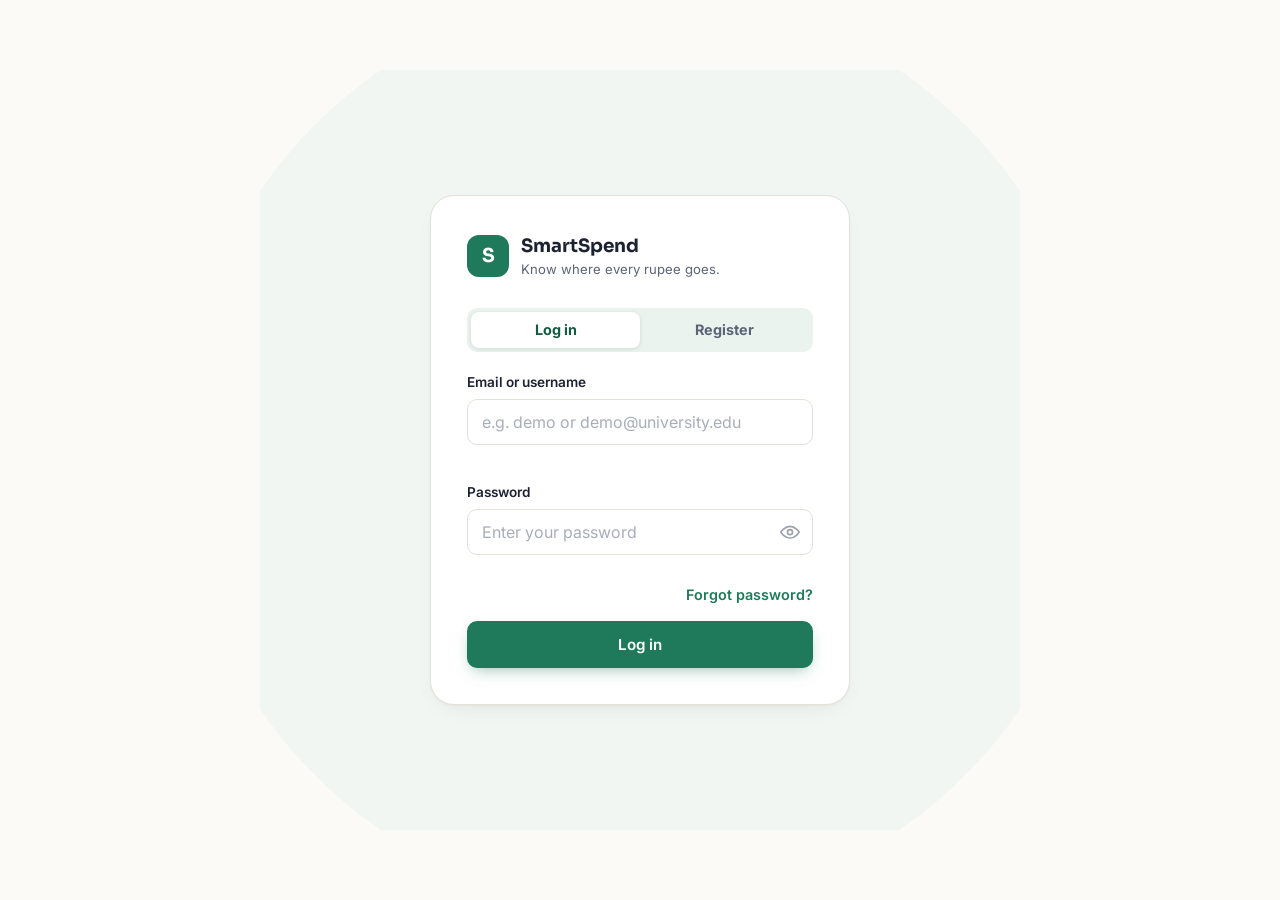
==== commit c4463e29: "update index.js" ====
--- a/frontend/index.html
+++ b/frontend/index.html
@@ -154,8 +154,6 @@
 
         <button type="submit" class="btn btn-primary btn-block">Create account</button>
       </form>
-
-      <p class="auth-footnote">Your data stays in this browser — nothing is sent to a server in this prototype.</p>
     </section>
 
     <!-- FORGOT PASSWORD MODAL -->
